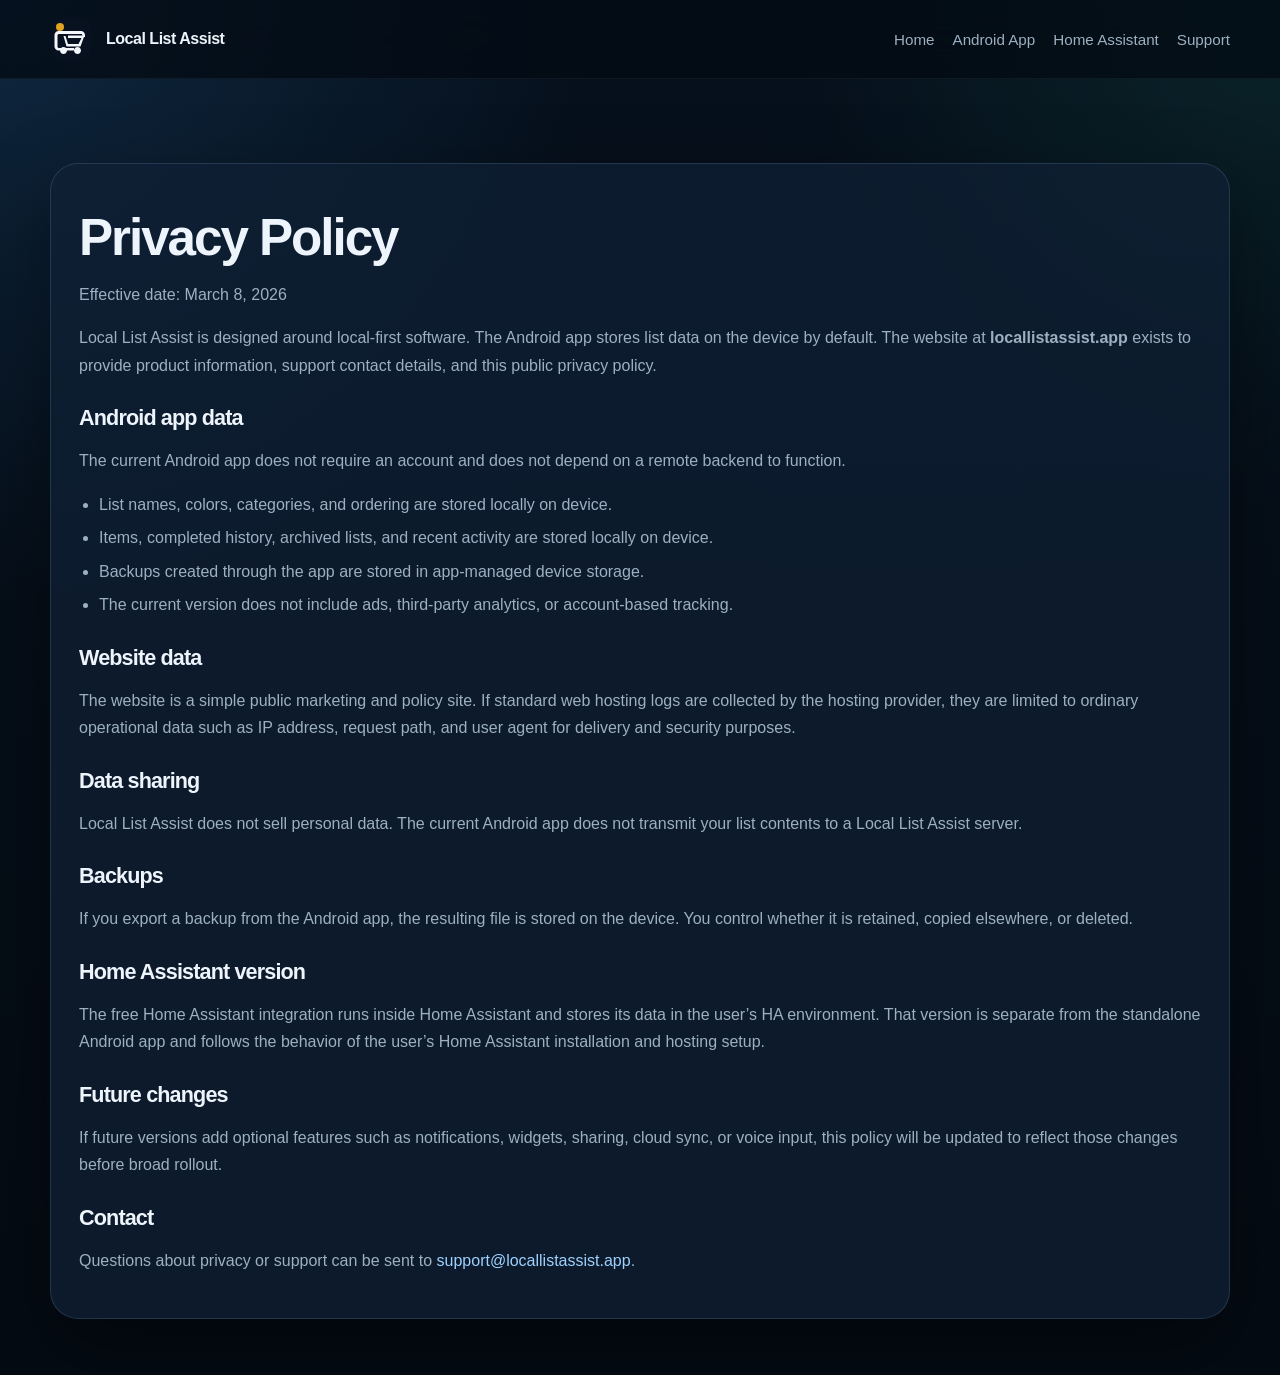
==== privacy/index.html @ 1d5edbc0 "Initial static site for locallistassist.app" ====
<!doctype html>
<html lang="en">
<head>
  <meta charset="utf-8">
  <meta name="viewport" content="width=device-width, initial-scale=1">
  <title>Privacy Policy | Local List Assist</title>
  <meta name="description" content="Privacy policy for the Local List Assist website and Android app.">
  <link rel="stylesheet" href="/assets/site.css">
  <link rel="icon" href="/assets/logo-mark.svg" type="image/svg+xml">
</head>
<body>
  <div class="topbar">
    <div class="site-shell nav">
      <a class="brand" href="/">
        <img class="brand-mark" src="/assets/logo-mark.svg" alt="Local List Assist logo">
        <span>Local List Assist</span>
      </a>
      <nav class="nav-links">
        <a href="/">Home</a>
        <a href="/products/android/">Android App</a>
        <a href="/products/home-assistant/">Home Assistant</a>
        <a href="mailto:support@locallistassist.app">Support</a>
      </nav>
    </div>
  </div>

  <main class="policy">
    <div class="site-shell">
      <article class="policy-card">
        <h1>Privacy Policy</h1>
        <p>Effective date: March 8, 2026</p>
        <p>
          Local List Assist is designed around local-first software. The Android app stores list data on the device by
          default. The website at <strong>locallistassist.app</strong> exists to provide product information, support
          contact details, and this public privacy policy.
        </p>

        <h2>Android app data</h2>
        <p>The current Android app does not require an account and does not depend on a remote backend to function.</p>
        <ul>
          <li>List names, colors, categories, and ordering are stored locally on device.</li>
          <li>Items, completed history, archived lists, and recent activity are stored locally on device.</li>
          <li>Backups created through the app are stored in app-managed device storage.</li>
          <li>The current version does not include ads, third-party analytics, or account-based tracking.</li>
        </ul>

        <h2>Website data</h2>
        <p>
          The website is a simple public marketing and policy site. If standard web hosting logs are collected by the
          hosting provider, they are limited to ordinary operational data such as IP address, request path, and user
          agent for delivery and security purposes.
        </p>

        <h2>Data sharing</h2>
        <p>
          Local List Assist does not sell personal data. The current Android app does not transmit your list contents to
          a Local List Assist server.
        </p>

        <h2>Backups</h2>
        <p>
          If you export a backup from the Android app, the resulting file is stored on the device. You control whether
          it is retained, copied elsewhere, or deleted.
        </p>

        <h2>Home Assistant version</h2>
        <p>
          The free Home Assistant integration runs inside Home Assistant and stores its data in the user’s HA
          environment. That version is separate from the standalone Android app and follows the behavior of the user’s
          Home Assistant installation and hosting setup.
        </p>

        <h2>Future changes</h2>
        <p>
          If future versions add optional features such as notifications, widgets, sharing, cloud sync, or voice input,
          this policy will be updated to reflect those changes before broad rollout.
        </p>

        <h2>Contact</h2>
        <p>
          Questions about privacy or support can be sent to
          <a class="inline-link" href="mailto:support@locallistassist.app">support@locallistassist.app</a>.
        </p>
      </article>
    </div>
  </main>
</body>
</html>
---- assets/site.css ----
:root {
  --bg: #06101c;
  --bg-deep: #040b13;
  --panel: rgba(16, 32, 53, 0.72);
  --panel-strong: rgba(14, 29, 47, 0.92);
  --line: rgba(133, 179, 220, 0.18);
  --text: #eef4fb;
  --muted: #9db0c2;
  --blue: #2c78ba;
  --teal: #1f8a70;
  --gold: #e2a21f;
  --rose: #8f3f71;
  --shadow: 0 30px 80px rgba(0, 0, 0, 0.4);
  --radius: 28px;
  --max: 1180px;
}

* { box-sizing: border-box; }
html { scroll-behavior: smooth; }
body {
  margin: 0;
  font-family: "Aptos", "Segoe UI", "Trebuchet MS", sans-serif;
  background:
    radial-gradient(circle at top left, rgba(44, 120, 186, 0.22), transparent 32%),
    radial-gradient(circle at top right, rgba(31, 138, 112, 0.16), transparent 26%),
    linear-gradient(180deg, var(--bg) 0%, var(--bg-deep) 100%);
  color: var(--text);
}

a { color: inherit; text-decoration: none; }
img { max-width: 100%; display: block; }

.site-shell {
  width: min(var(--max), calc(100% - 32px));
  margin: 0 auto;
}

.topbar {
  position: sticky;
  top: 0;
  z-index: 10;
  backdrop-filter: blur(18px);
  background: rgba(4, 11, 19, 0.72);
  border-bottom: 1px solid rgba(157, 176, 194, 0.08);
}

.nav {
  display: flex;
  align-items: center;
  justify-content: space-between;
  min-height: 78px;
  gap: 20px;
}

.brand {
  display: inline-flex;
  align-items: center;
  gap: 14px;
  font-family: "Aptos Display", "Aptos", "Trebuchet MS", sans-serif;
  font-weight: 700;
  letter-spacing: -0.03em;
}

.brand-mark {
  width: 42px;
  height: 42px;
}

.nav-links {
  display: flex;
  gap: 18px;
  flex-wrap: wrap;
  color: var(--muted);
  font-size: 0.95rem;
}

.nav-links a:hover,
.inline-link:hover {
  color: var(--text);
}

.hero,
.policy {
  padding: 84px 0 56px;
}

.hero-grid {
  display: grid;
  grid-template-columns: 1.15fr 0.85fr;
  gap: 28px;
  align-items: stretch;
}

.hero-copy,
.hero-panel,
.section-card,
.footer-card,
.product-card,
.policy-card {
  background: var(--panel);
  border: 1px solid var(--line);
  box-shadow: var(--shadow);
  border-radius: var(--radius);
}

.hero-copy,
.hero-panel,
.section-card,
.footer-card,
.product-card,
.policy-card {
  padding: 28px;
}

.eyebrow {
  display: inline-flex;
  align-items: center;
  gap: 10px;
  padding: 8px 14px;
  border-radius: 999px;
  background: rgba(226, 162, 31, 0.12);
  color: #ffd37d;
  font-size: 0.84rem;
  font-weight: 600;
}

h1, h2, h3 {
  font-family: "Aptos Display", "Aptos", "Trebuchet MS", sans-serif;
  letter-spacing: -0.04em;
  margin: 0;
}

h1 {
  margin-top: 22px;
  font-size: clamp(2.7rem, 5vw, 5.3rem);
  line-height: 0.95;
}

.hero-copy p,
.section-head p,
.section-card p,
.product-card p,
.footer-card p,
.policy-card p,
.policy-card li {
  color: var(--muted);
  line-height: 1.72;
}

.hero-copy p {
  margin: 22px 0 0;
  max-width: 58ch;
  font-size: 1.06rem;
}

.cta-row {
  display: flex;
  gap: 14px;
  flex-wrap: wrap;
  margin-top: 28px;
}

.button,
.button-secondary {
  display: inline-flex;
  align-items: center;
  justify-content: center;
  min-height: 52px;
  padding: 0 22px;
  border-radius: 16px;
  font-weight: 600;
  transition: transform 0.18s ease, background 0.18s ease, border-color 0.18s ease;
}

.button {
  background: linear-gradient(135deg, var(--blue), #4a95d6);
  color: #fff;
}

.button-secondary {
  border: 1px solid var(--line);
  color: var(--text);
  background: rgba(255, 255, 255, 0.02);
}

.button:hover,
.button-secondary:hover {
  transform: translateY(-1px);
}

.meta-row {
  display: flex;
  flex-wrap: wrap;
  gap: 10px;
  margin-top: 22px;
  color: var(--muted);
  font-size: 0.92rem;
}

.meta-row span {
  padding: 8px 12px;
  border-radius: 999px;
  border: 1px solid rgba(157, 176, 194, 0.14);
  background: rgba(255, 255, 255, 0.03);
}

.hero-panel {
  display: grid;
  gap: 18px;
}

.mock-card {
  background: var(--panel-strong);
  border: 1px solid rgba(157, 176, 194, 0.1);
  border-radius: 22px;
  padding: 18px;
}

.mock-title {
  font-size: 0.88rem;
  text-transform: uppercase;
  letter-spacing: 0.14em;
  color: var(--muted);
}

.mock-list {
  display: grid;
  gap: 12px;
  margin-top: 16px;
}

.mock-item {
  display: flex;
  justify-content: space-between;
  gap: 12px;
  align-items: center;
  padding: 14px 16px;
  border-radius: 18px;
  background: rgba(255, 255, 255, 0.03);
  border: 1px solid rgba(157, 176, 194, 0.08);
}

.mock-item small,
.copy-muted {
  color: var(--muted);
}

.badge {
  padding: 7px 12px;
  border-radius: 999px;
  font-size: 0.84rem;
  font-weight: 600;
  white-space: nowrap;
}

.badge.blue { background: rgba(44, 120, 186, 0.18); color: #95c9ff; }
.badge.teal { background: rgba(31, 138, 112, 0.18); color: #8df2d8; }
.badge.gold { background: rgba(226, 162, 31, 0.18); color: #ffd37d; }
.badge.rose { background: rgba(143, 63, 113, 0.18); color: #f3b2dc; }

.section {
  padding: 18px 0 26px;
}

.section-head {
  display: flex;
  justify-content: space-between;
  gap: 24px;
  align-items: end;
  margin-bottom: 18px;
}

.grid-3 {
  display: grid;
  gap: 18px;
  grid-template-columns: repeat(3, minmax(0, 1fr));
}

.products,
.footer-grid {
  display: grid;
  gap: 18px;
}

.products {
  grid-template-columns: repeat(2, minmax(0, 1fr));
}

.footer-grid {
  grid-template-columns: 1.1fr 0.9fr;
}

.kicker {
  font-size: 0.82rem;
  text-transform: uppercase;
  letter-spacing: 0.14em;
  color: #8db5db;
  margin-bottom: 14px;
}

.feature-list {
  margin: 16px 0 0;
  padding-left: 18px;
  color: var(--muted);
  line-height: 1.72;
}

.feature-list li + li,
.policy-card li + li {
  margin-top: 6px;
}

.policy-card h1 {
  font-size: clamp(2.4rem, 4vw, 4rem);
  margin-bottom: 18px;
}

.policy-card h2 {
  margin-top: 26px;
  margin-bottom: 8px;
  font-size: 1.35rem;
}

.policy-card ul {
  padding-left: 20px;
}

.inline-link {
  color: #9ed1ff;
}

.footer {
  padding: 28px 0 72px;
}

@media (max-width: 940px) {
  .hero-grid,
  .grid-3,
  .products,
  .footer-grid,
  .section-head {
    grid-template-columns: 1fr;
  }

  .section-head {
    display: grid;
    align-items: start;
  }
}

@media (max-width: 640px) {
  .site-shell {
    width: min(var(--max), calc(100% - 20px));
  }

  .hero,
  .policy {
    padding-top: 54px;
  }

  .hero-copy,
  .hero-panel,
  .section-card,
  .product-card,
  .footer-card,
  .policy-card {
    padding: 20px;
  }

  .nav {
    align-items: start;
    padding: 14px 0;
    flex-direction: column;
  }

  .cta-row,
  .nav-links {
    width: 100%;
  }

  .mock-item {
    align-items: start;
    flex-direction: column;
  }
}
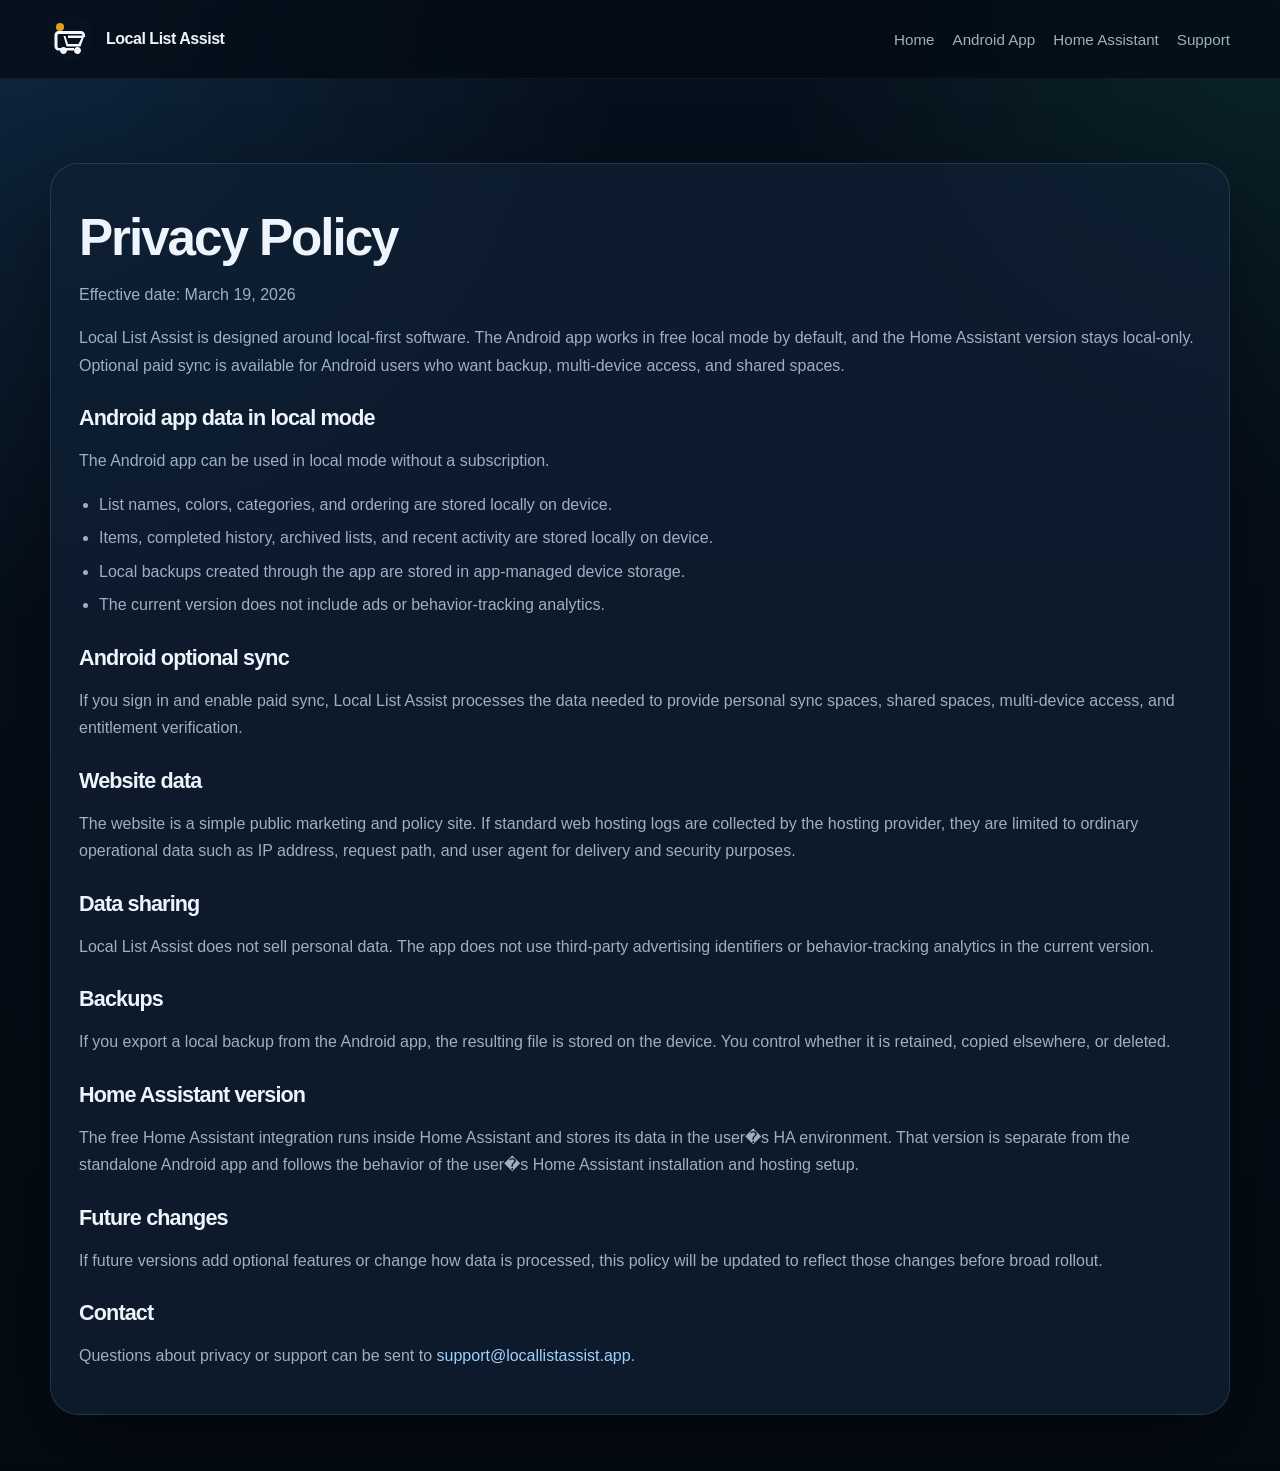
==== commit 38a53a79: "Refresh website product and policy copy" ====
--- a/privacy/index.html
+++ b/privacy/index.html
@@ -4,7 +4,7 @@
   <meta charset="utf-8">
   <meta name="viewport" content="width=device-width, initial-scale=1">
   <title>Privacy Policy | Local List Assist</title>
-  <meta name="description" content="Privacy policy for the Local List Assist website and Android app.">
+  <meta name="description" content="Privacy policy for the Local List Assist website, Android app, and optional sync service.">
   <link rel="stylesheet" href="/assets/site.css">
   <link rel="icon" href="/assets/logo-mark.svg" type="image/svg+xml">
 </head>
@@ -19,7 +19,7 @@
         <a href="/">Home</a>
         <a href="/products/android/">Android App</a>
         <a href="/products/home-assistant/">Home Assistant</a>
-        <a href="mailto:support@locallistassist.app">Support</a>
+        <a href="/support/">Support</a>
       </nav>
     </div>
   </div>
@@ -28,21 +28,27 @@
     <div class="site-shell">
       <article class="policy-card">
         <h1>Privacy Policy</h1>
-        <p>Effective date: March 8, 2026</p>
+        <p>Effective date: March 19, 2026</p>
         <p>
-          Local List Assist is designed around local-first software. The Android app stores list data on the device by
-          default. The website at <strong>locallistassist.app</strong> exists to provide product information, support
-          contact details, and this public privacy policy.
+          Local List Assist is designed around local-first software. The Android app works in free local mode by default,
+          and the Home Assistant version stays local-only. Optional paid sync is available for Android users who want
+          backup, multi-device access, and shared spaces.
         </p>
 
-        <h2>Android app data</h2>
-        <p>The current Android app does not require an account and does not depend on a remote backend to function.</p>
+        <h2>Android app data in local mode</h2>
+        <p>The Android app can be used in local mode without a subscription.</p>
         <ul>
           <li>List names, colors, categories, and ordering are stored locally on device.</li>
           <li>Items, completed history, archived lists, and recent activity are stored locally on device.</li>
-          <li>Backups created through the app are stored in app-managed device storage.</li>
-          <li>The current version does not include ads, third-party analytics, or account-based tracking.</li>
+          <li>Local backups created through the app are stored in app-managed device storage.</li>
+          <li>The current version does not include ads or behavior-tracking analytics.</li>
         </ul>
+
+        <h2>Android optional sync</h2>
+        <p>
+          If you sign in and enable paid sync, Local List Assist processes the data needed to provide personal sync
+          spaces, shared spaces, multi-device access, and entitlement verification.
+        </p>
 
         <h2>Website data</h2>
         <p>
@@ -53,27 +59,27 @@
 
         <h2>Data sharing</h2>
         <p>
-          Local List Assist does not sell personal data. The current Android app does not transmit your list contents to
-          a Local List Assist server.
+          Local List Assist does not sell personal data. The app does not use third-party advertising identifiers or
+          behavior-tracking analytics in the current version.
         </p>
 
         <h2>Backups</h2>
         <p>
-          If you export a backup from the Android app, the resulting file is stored on the device. You control whether
-          it is retained, copied elsewhere, or deleted.
+          If you export a local backup from the Android app, the resulting file is stored on the device. You control
+          whether it is retained, copied elsewhere, or deleted.
         </p>
 
         <h2>Home Assistant version</h2>
         <p>
-          The free Home Assistant integration runs inside Home Assistant and stores its data in the user’s HA
-          environment. That version is separate from the standalone Android app and follows the behavior of the user’s
+          The free Home Assistant integration runs inside Home Assistant and stores its data in the user�s HA
+          environment. That version is separate from the standalone Android app and follows the behavior of the user�s
           Home Assistant installation and hosting setup.
         </p>
 
         <h2>Future changes</h2>
         <p>
-          If future versions add optional features such as notifications, widgets, sharing, cloud sync, or voice input,
-          this policy will be updated to reflect those changes before broad rollout.
+          If future versions add optional features or change how data is processed, this policy will be updated to
+          reflect those changes before broad rollout.
         </p>
 
         <h2>Contact</h2>
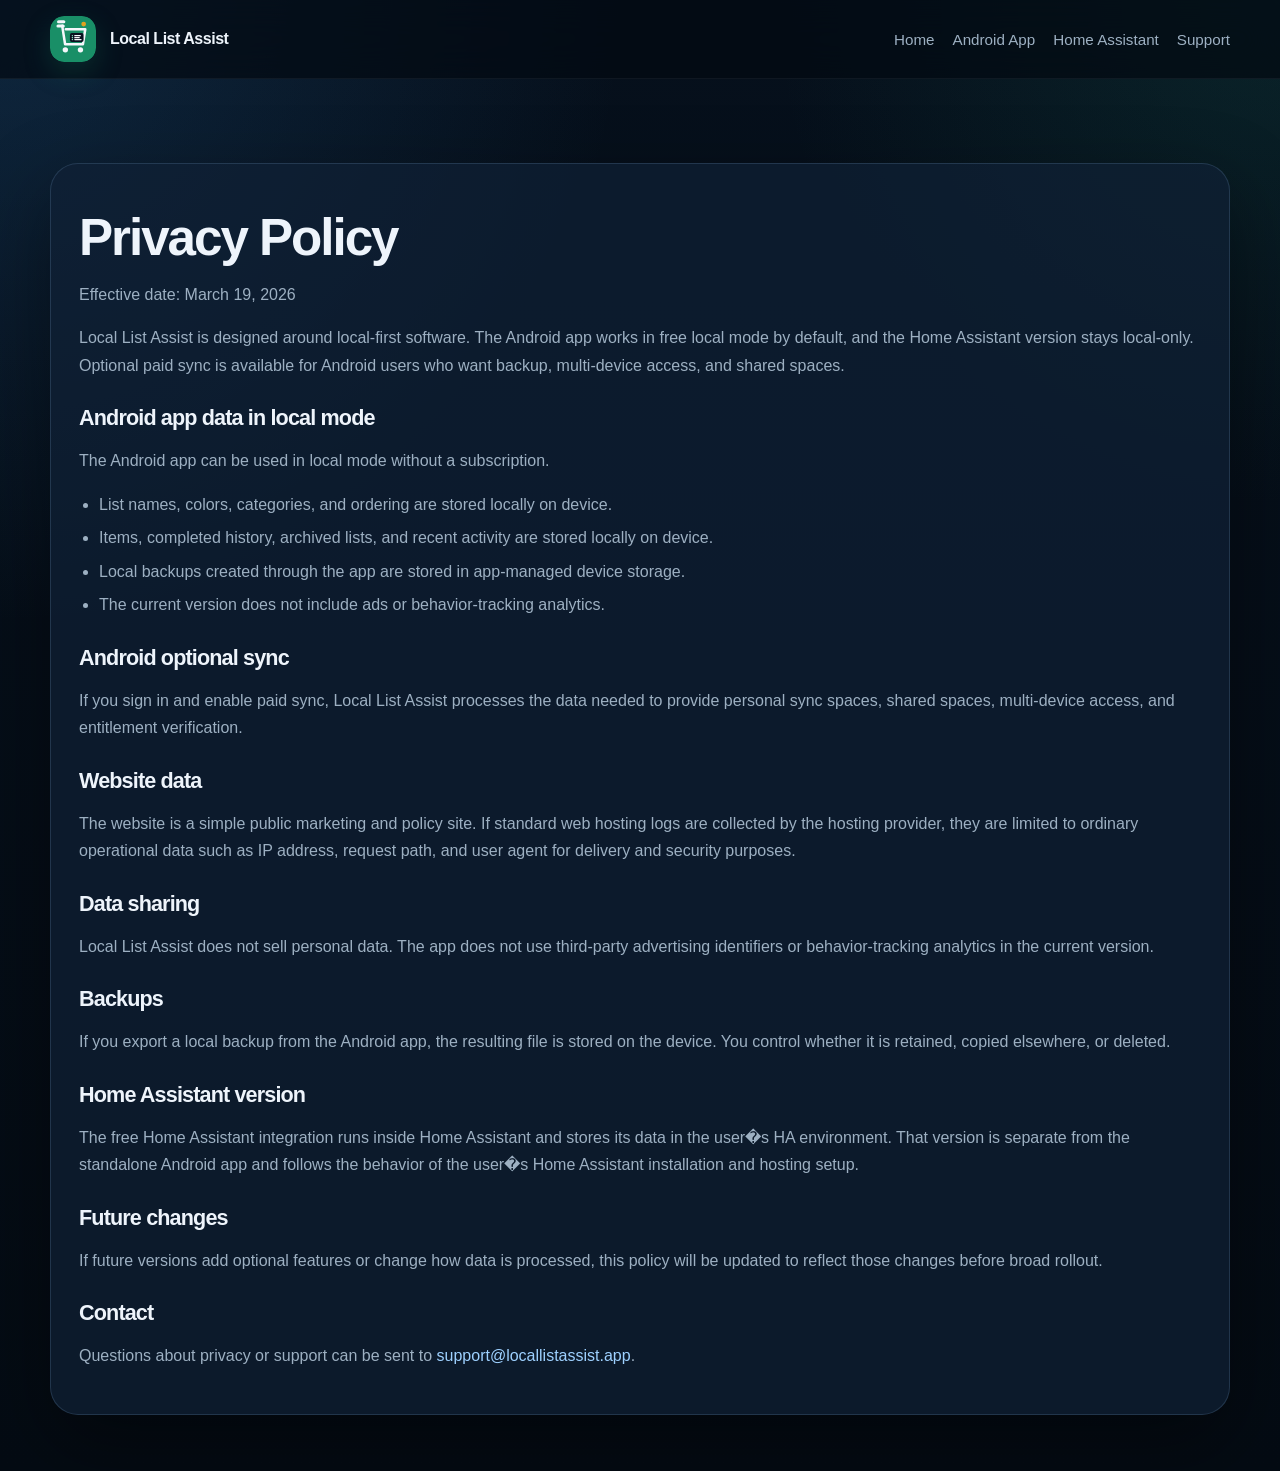
==== commit ca30b017: "Cache-bust updated logo asset" ====
--- a/privacy/index.html
+++ b/privacy/index.html
@@ -6,13 +6,13 @@
   <title>Privacy Policy | Local List Assist</title>
   <meta name="description" content="Privacy policy for the Local List Assist website, Android app, and optional sync service.">
   <link rel="stylesheet" href="/assets/site.css">
-  <link rel="icon" href="/assets/logo-mark.svg" type="image/svg+xml">
+  <link rel="icon" href="/assets/logo-mark-v2.svg" type="image/svg+xml">
 </head>
 <body>
   <div class="topbar">
     <div class="site-shell nav">
       <a class="brand" href="/">
-        <img class="brand-mark" src="/assets/logo-mark.svg" alt="Local List Assist logo">
+        <img class="brand-mark" src="/assets/logo-mark-v2.svg" alt="Local List Assist logo">
         <span>Local List Assist</span>
       </a>
       <nav class="nav-links">
@@ -92,3 +92,4 @@
   </main>
 </body>
 </html>
+
--- a/assets/site.css
+++ b/assets/site.css
@@ -6,7 +6,9 @@
   --line: rgba(133, 179, 220, 0.18);
   --text: #eef4fb;
   --muted: #9db0c2;
-  --blue: #2c78ba;
+  --green: #198f67;
+  --green-strong: #127553;
+  --blue: #4ea5ff;
   --teal: #1f8a70;
   --gold: #e2a21f;
   --rose: #8f3f71;
@@ -62,8 +64,10 @@
 }
 
 .brand-mark {
-  width: 42px;
-  height: 42px;
+  width: 46px;
+  height: 46px;
+  border-radius: 14px;
+  box-shadow: 0 10px 28px rgba(25, 143, 103, 0.22);
 }
 
 .nav-links {
@@ -173,7 +177,7 @@
 }
 
 .button {
-  background: linear-gradient(135deg, var(--blue), #4a95d6);
+  background: linear-gradient(135deg, var(--green-strong), var(--green));
   color: #fff;
 }
 
@@ -254,7 +258,7 @@
 }
 
 .badge.blue { background: rgba(44, 120, 186, 0.18); color: #95c9ff; }
-.badge.teal { background: rgba(31, 138, 112, 0.18); color: #8df2d8; }
+.badge.teal { background: rgba(25, 143, 103, 0.18); color: #8df2d8; }
 .badge.gold { background: rgba(226, 162, 31, 0.18); color: #ffd37d; }
 .badge.rose { background: rgba(143, 63, 113, 0.18); color: #f3b2dc; }
 
